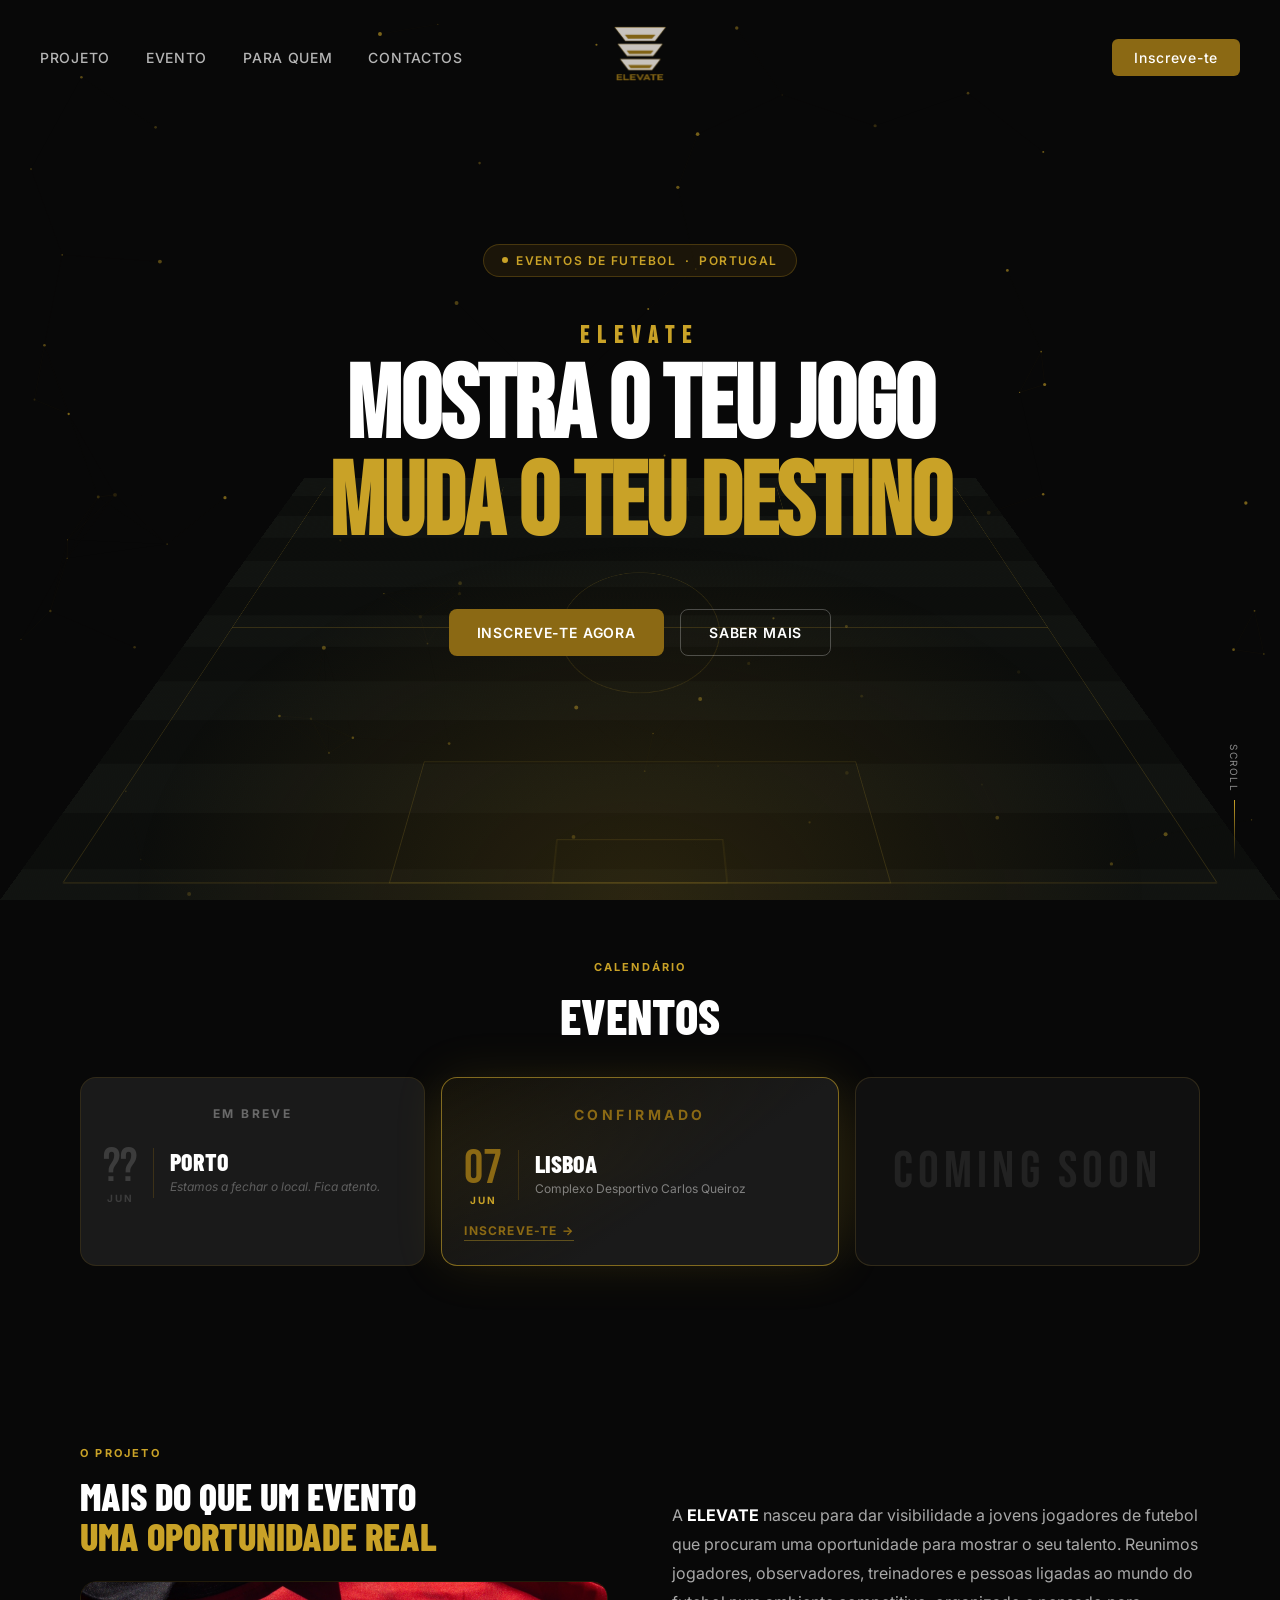
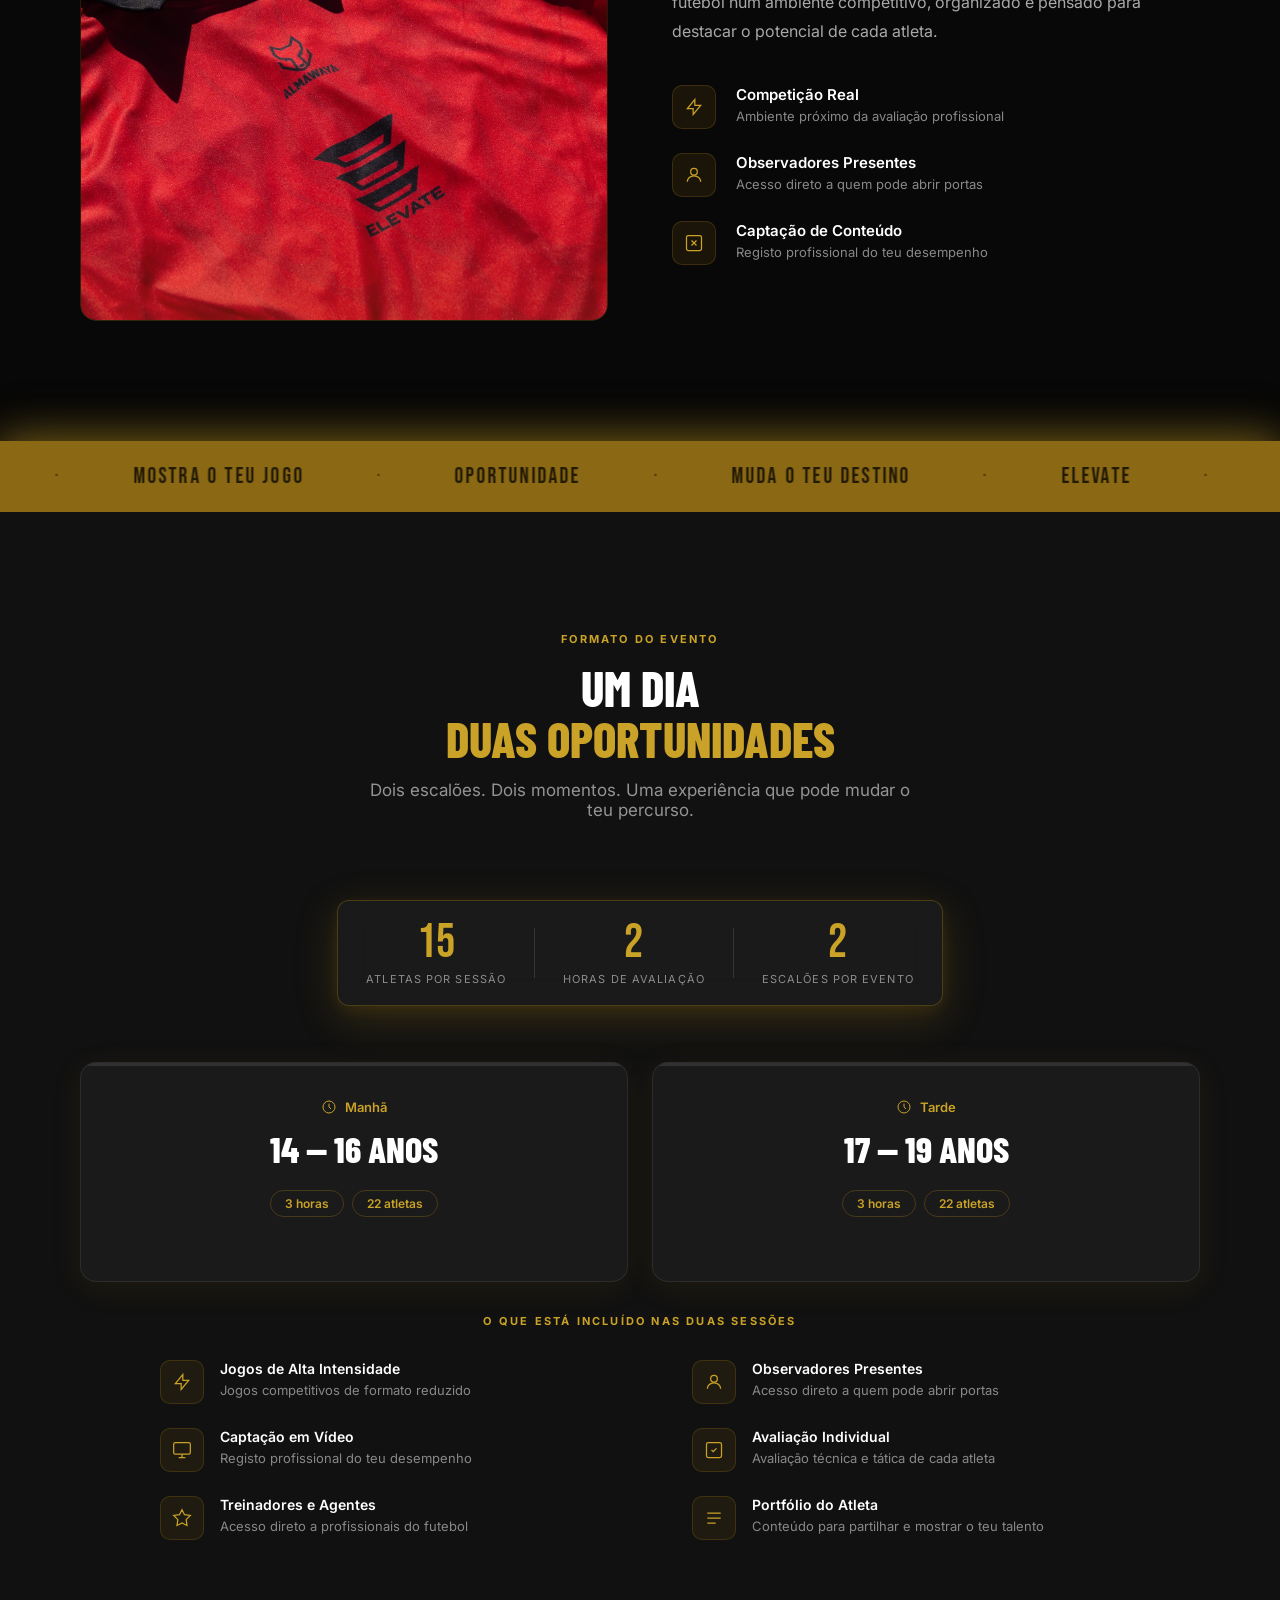
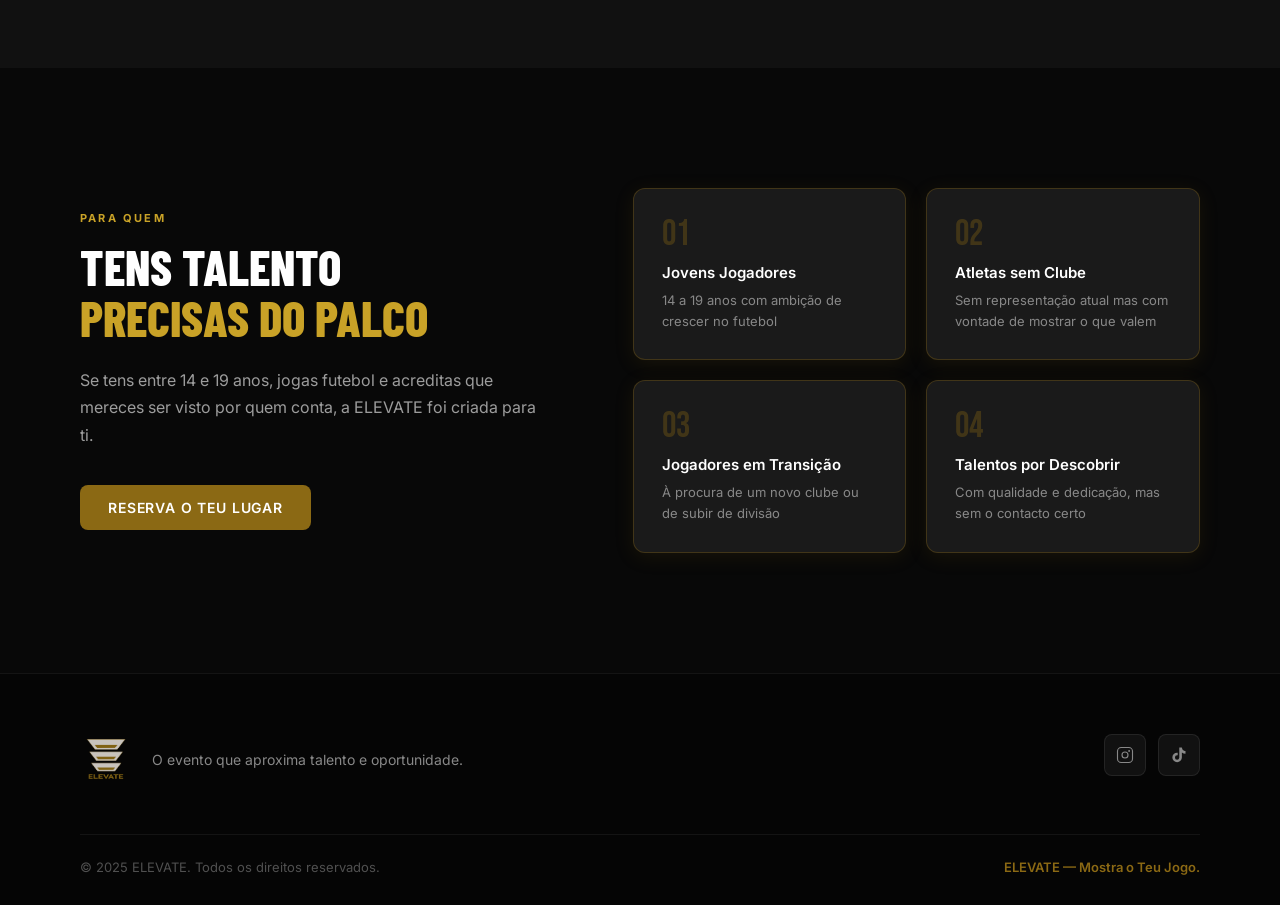
==== index.html @ 9107fc56 "Add files via upload" ====
<!DOCTYPE html>
<html lang="pt">
<head>
  <meta charset="UTF-8" />
  <meta name="viewport" content="width=device-width, initial-scale=1.0" />

  <!-- SEO Principal -->
  <title>ELEVATE — Eventos de Futebol em Portugal | Mostra o Teu Talento</title>
  <meta name="description" content="ELEVATE é o maior evento de futebol para jovens talentos em Portugal. Mostra o teu jogo em Lisboa e Porto perante observadores, treinadores e clubes. Inscreve-te agora." />
  <meta name="keywords" content="eventos de futebol, evento futebol Portugal, futebol jovens talentos, showcase futebol, evento futebol Lisboa, evento futebol Porto, oportunidade futebol, jovens jogadores futebol, ELEVATE Portugal, futebol scouting Portugal" />
  <meta name="author" content="ELEVATE Portugal" />
  <meta name="robots" content="index, follow" />
  <link rel="canonical" href="https://elevateportugal.pt/" />

  <!-- Geo -->
  <meta name="geo.region" content="PT" />
  <meta name="geo.placename" content="Portugal" />

  <!-- Open Graph (Facebook / WhatsApp / LinkedIn) -->
  <meta property="og:type" content="website" />
  <meta property="og:url" content="https://elevateportugal.pt/" />
  <meta property="og:title" content="ELEVATE — Eventos de Futebol em Portugal" />
  <meta property="og:description" content="O evento que aproxima jovens talentos do futebol às oportunidades certas. Lisboa, 7 de Junho. Inscreve-te agora." />
  <meta property="og:image" content="https://elevateportugal.pt/IMG_0097.jpg" />
  <meta property="og:locale" content="pt_PT" />
  <meta property="og:site_name" content="ELEVATE Portugal" />

  <!-- Twitter Card -->
  <meta name="twitter:card" content="summary_large_image" />
  <meta name="twitter:title" content="ELEVATE — Eventos de Futebol em Portugal" />
  <meta name="twitter:description" content="O evento que aproxima jovens talentos do futebol às oportunidades certas. Lisboa, 7 de Junho." />
  <meta name="twitter:image" content="https://elevateportugal.pt/IMG_0097.jpg" />

  <!-- JSON-LD: Organização -->
  <script type="application/ld+json">
  {
    "@context": "https://schema.org",
    "@type": "Organization",
    "name": "ELEVATE Portugal",
    "url": "https://elevateportugal.pt",
    "logo": "https://elevateportugal.pt/logo.png",
    "contactPoint": {
      "@type": "ContactPoint",
      "telephone": "+351915444353",
      "email": "elevateportugal.eventos@gmail.com",
      "contactType": "customer support",
      "areaServed": "PT",
      "availableLanguage": "Portuguese"
    },
    "sameAs": [
      "https://www.instagram.com/elevateportugal.ev/",
      "https://www.tiktok.com/@elevate.portugal.ev"
    ]
  }
  </script>

  <!-- JSON-LD: Evento Lisboa -->
  <script type="application/ld+json">
  {
    "@context": "https://schema.org",
    "@type": "SportsEvent",
    "name": "ELEVATE — Evento de Futebol Lisboa",
    "description": "Evento de futebol para jovens talentos entre os 14 e os 19 anos. Mostra o teu jogo perante observadores, treinadores e clubes profissionais.",
    "startDate": "2025-06-07",
    "eventStatus": "https://schema.org/EventScheduled",
    "eventAttendanceMode": "https://schema.org/OfflineEventAttendanceMode",
    "location": {
      "@type": "Place",
      "name": "Complexo Desportivo Carlos Queiroz",
      "address": {
        "@type": "PostalAddress",
        "addressLocality": "Lisboa",
        "addressCountry": "PT"
      }
    },
    "organizer": {
      "@type": "Organization",
      "name": "ELEVATE Portugal",
      "url": "https://elevateportugal.pt"
    },
    "url": "inscricao.html",
    "image": "https://elevateportugal.pt/IMG_0097.jpg",
    "sport": "Football"
  }
  </script>

  <link rel="preconnect" href="https://fonts.googleapis.com" />
  <link rel="preconnect" href="https://fonts.gstatic.com" crossorigin />
  <link href="https://fonts.googleapis.com/css2?family=Bebas+Neue&family=Inter:wght@300;400;500;600;700&family=Barlow+Condensed:wght@400;600;700;800&display=swap" rel="stylesheet" />
  <link rel="stylesheet" href="style.css?v=2" />
</head>
<body>

  <!-- NAV -->
  <nav class="nav" id="nav">
    <div class="nav__inner">
      <ul class="nav__links nav__links--left">
        <li><a href="#sobre">PROJETO</a></li>
        <li><a href="#evento">EVENTO</a></li>
        <li><a href="#para-quem">PARA QUEM</a></li>
        <li><a href="contactos.html">CONTACTOS</a></li>
      </ul>
      <a href="#" class="nav__logo">
        <img src="logo.png" alt="ELEVATE" />
      </a>
      <ul class="nav__links nav__links--right">
        <li><a href="inscricao.html" class="nav__cta">Inscreve-te</a></li>
      </ul>
      <button class="nav__burger" id="navBurger" aria-label="Menu">
        <span></span><span></span><span></span>
      </button>
    </div>
  </nav>

  <!-- MOBILE MENU -->
  <div class="mobile-menu" id="mobileMenu">
    <ul>
      <li><a href="#sobre" class="mobile-link">PROJETO</a></li>
      <li><a href="#evento" class="mobile-link">EVENTO</a></li>
      <li><a href="#para-quem" class="mobile-link">PARA QUEM</a></li>
      <li><a href="contactos.html" class="mobile-link">CONTACTOS</a></li>
      <li><a href="inscricao.html" class="mobile-link">Inscreve-te</a></li>
    </ul>
  </div>

  <!-- HERO -->
  <section class="hero" id="home">
    <canvas id="heroCanvas"></canvas>

    <!-- CAMPO EM PERSPETIVA -->
    <div class="hero__field">
      <div class="field__surface">
        <div class="field__stripe"></div>
        <div class="field__stripe"></div>
        <div class="field__stripe"></div>
        <div class="field__stripe"></div>
        <div class="field__line field__border"></div>
        <div class="field__line field__halfway"></div>
        <div class="field__circle"></div>
        <div class="field__dot field__center-dot"></div>
        <div class="field__box field__box--top"></div>
        <div class="field__box field__box--bottom"></div>
        <div class="field__goal field__goal--top"></div>
        <div class="field__goal field__goal--bottom"></div>
      </div>
    </div>

    <div class="hero__content">
      <div class="hero__badge reveal-fade">
        <span class="dot"></span> Eventos de Futebol &nbsp;·&nbsp; Portugal
      </div>
      <h1 class="hero__title reveal-up">
        <span class="hero__title-brand">ELEVATE</span>
        <span class="hero__title-line">MOSTRA O TEU JOGO</span>
        <span class="hero__title-line gold">MUDA O TEU DESTINO</span>
      </h1>
      <div class="hero__actions reveal-up delay-3">
        <a href="inscricao.html" class="btn btn--primary">Inscreve-te Agora</a>
        <a href="#sobre" class="btn btn--ghost">Saber Mais</a>
      </div>

      </div>

    <div class="hero__glow"></div>

    <div class="hero__scroll">
      <span>scroll</span>
      <div class="hero__scroll-line"></div>
    </div>
  </section>

  <!-- DATAS -->
  <section class="datas section" id="datas">
    <div class="container">
      <div class="section-header reveal-up">
        <p class="label">Calendário</p>
        <h2 class="section-title"><em>EVENTOS</em></h2>
      </div>

      <div class="datas__grid reveal-up delay-1">

        <!-- EVENTO 2 — SPOILER PORTO (esquerda) -->
        <div class="datas__card datas__card--soon">
          <div class="datas__card-badge datas__card-badge--soon">Em Breve</div>
          <div class="datas__card-top">
            <div class="datas__date datas__date--blur">
              <span class="datas__day">??</span>
              <span class="datas__month">JUN</span>
            </div>
            <div class="datas__divider"></div>
            <div class="datas__info">
              <p class="datas__city">Porto</p>
              <p class="datas__venue datas__venue--spoiler">Estamos a fechar o local. Fica atento.</p>
            </div>
          </div>
        </div>

        <!-- EVENTO 1 — CONFIRMADO (centro) -->
        <div class="datas__card datas__card--active">
          <div class="datas__card-badge">Confirmado</div>
          <div class="datas__card-top">
            <div class="datas__date">
              <span class="datas__day">07</span>
              <span class="datas__month">JUN</span>
            </div>
            <div class="datas__divider"></div>
            <div class="datas__info">
              <p class="datas__city">Lisboa</p>
              <p class="datas__venue">Complexo Desportivo Carlos Queiroz</p>
            </div>
          </div>
          <a href="inscricao.html" class="datas__cta">Inscreve-te →</a>
        </div>

        <!-- EVENTO 3 — MISTÉRIO TOTAL (direita) -->
        <div class="datas__card datas__card--mystery">
          <div class="datas__coming-soon">COMING SOON</div>
        </div>

      </div>
    </div>
  </section>

  <!-- SOBRE -->
  <section class="sobre section" id="sobre">
    <div class="container">
      <div class="sobre__inner">
        <div class="sobre__left">
          <p class="label reveal-fade">O Projeto</p>
          <h2 class="section-title reveal-up">
            Mais do que um evento<br />
            <em>Uma oportunidade real</em>
          </h2>
          <div class="sobre__visual reveal-up delay-2">
            <div class="sobre__kit">
              <img src="IMG_0097.jpg" alt="Equipamento ELEVATE" class="sobre__kit-img" />
              <div class="sobre__kit-glow"></div>
            </div>
          </div>
        </div>
        <div class="sobre__right">
          <p class="sobre__text reveal-up">
            A <strong>ELEVATE</strong> nasceu para dar visibilidade a jovens jogadores de futebol que procuram uma oportunidade para mostrar o seu talento. Reunimos jogadores, observadores, treinadores e pessoas ligadas ao mundo do futebol num ambiente competitivo, organizado e pensado para destacar o potencial de cada atleta.
          </p>
          <div class="pillars reveal-up delay-2">
            <div class="pillar">
              <div class="pillar__icon">
                <svg viewBox="0 0 24 24" fill="none" stroke="currentColor" stroke-width="1.5"><path d="M13 10V3L4 14h7v7l9-11h-7z"/></svg>
              </div>
              <div>
                <h4>Competição Real</h4>
                <p>Ambiente próximo da avaliação profissional</p>
              </div>
            </div>
            <div class="pillar">
              <div class="pillar__icon">
                <svg viewBox="0 0 24 24" fill="none" stroke="currentColor" stroke-width="1.5"><circle cx="12" cy="8" r="4"/><path d="M4 20c0-4 3.6-7 8-7s8 3 8 7"/></svg>
              </div>
              <div>
                <h4>Observadores Presentes</h4>
                <p>Acesso direto a quem pode abrir portas</p>
              </div>
            </div>
            <div class="pillar">
              <div class="pillar__icon">
                <svg viewBox="0 0 24 24" fill="none" stroke="currentColor" stroke-width="1.5"><rect x="3" y="3" width="18" height="18" rx="2"/><path d="M9 9l6 6M15 9l-6 6"/></svg>
              </div>
              <div>
                <h4>Captação de Conteúdo</h4>
                <p>Registo profissional do teu desempenho</p>
              </div>
            </div>
          </div>
        </div>
      </div>
    </div>
  </section>

  <!-- MANIFESTO BAND -->
  <section class="manifesto">
    <div class="manifesto__track" id="marqueeTrack">
      <div class="manifesto__set">
        <span>ELEVATE</span>
        <span class="gold-dot">·</span>
        <span>MOSTRA O TEU JOGO</span>
        <span class="gold-dot">·</span>
        <span>OPORTUNIDADE</span>
        <span class="gold-dot">·</span>
        <span>MUDA O TEU DESTINO</span>
        <span class="gold-dot">·</span>
      </div>
      <div class="manifesto__set">
        <span>ELEVATE</span>
        <span class="gold-dot">·</span>
        <span>MOSTRA O TEU JOGO</span>
        <span class="gold-dot">·</span>
        <span>OPORTUNIDADE</span>
        <span class="gold-dot">·</span>
        <span>MUDA O TEU DESTINO</span>
        <span class="gold-dot">·</span>
      </div>
    </div>
  </section>

  <!-- EVENTO -->
  <section class="evento section" id="evento">
    <div class="container">
      <div class="section-header reveal-up">
        <p class="label">Formato do Evento</p>
        <h2 class="section-title">Um dia<br /><em>Duas oportunidades</em></h2>
        <p class="section-sub">Dois escalões. Dois momentos. Uma experiência que pode mudar o teu percurso.</p>
      </div>

      <div class="hero__stats reveal-fade" style="margin: 0 auto 56px; justify-content: center;">
        <div class="stat">
          <span class="stat__num" data-target="22">0</span>
          <span class="stat__label">Atletas por Sessão</span>
        </div>
        <div class="stat__divider"></div>
        <div class="stat">
          <span class="stat__num" data-target="3">0</span>
          <span class="stat__label">Horas de Avaliação</span>
        </div>
        <div class="stat__divider"></div>
        <div class="stat">
          <span class="stat__num" data-target="2">0</span>
          <span class="stat__label">Escalões por Evento</span>
        </div>
      </div>

      <!-- SESSÕES -->
      <div class="evento__sessions reveal-up">
        <div class="evento__session-card">
          <div class="evento__session-accent"></div>
          <div class="evento__session-time">
            <svg viewBox="0 0 24 24" fill="none" stroke="currentColor" stroke-width="1.5"><circle cx="12" cy="12" r="9"/><path d="M12 7v5l3 3"/></svg>
            <span>Manhã</span>
          </div>
          <div class="evento__session-age">14 — 16 anos</div>
          <div class="evento__duration">
            <span class="duration-pill">3 horas</span>
            <span class="duration-pill">22 atletas</span>
          </div>
        </div>

        <div class="evento__session-card evento__session-card--gold">
          <div class="evento__session-accent gold-accent"></div>
          <div class="evento__session-time gold-time">
            <svg viewBox="0 0 24 24" fill="none" stroke="currentColor" stroke-width="1.5"><circle cx="12" cy="12" r="9"/><path d="M12 7v5l3 3"/></svg>
            <span>Tarde</span>
          </div>
          <div class="evento__session-age">17 — 19 anos</div>
          <div class="evento__duration">
            <span class="duration-pill">3 horas</span>
            <span class="duration-pill">22 atletas</span>
          </div>
        </div>
      </div>

      <!-- BENEFÍCIOS PARTILHADOS -->
      <div class="evento__shared reveal-up">
        <div class="evento__shared-card">
          <p class="evento__shared-label">O que está incluído nas duas sessões</p>
          <div class="evento__pillars">
            <div class="evento__pillar">
              <div class="evento__pillar-icon">
                <svg viewBox="0 0 24 24" fill="none" stroke="currentColor" stroke-width="1.5"><path d="M13 10V3L4 14h7v7l9-11h-7z"/></svg>
              </div>
              <div>
                <h4>Jogos de Alta Intensidade</h4>
                <p>Jogos competitivos de formato reduzido</p>
              </div>
            </div>
            <div class="evento__pillar">
              <div class="evento__pillar-icon">
                <svg viewBox="0 0 24 24" fill="none" stroke="currentColor" stroke-width="1.5"><circle cx="12" cy="8" r="4"/><path d="M4 20c0-4 3.6-7 8-7s8 3 8 7"/></svg>
              </div>
              <div>
                <h4>Observadores Presentes</h4>
                <p>Acesso direto a quem pode abrir portas</p>
              </div>
            </div>
            <div class="evento__pillar">
              <div class="evento__pillar-icon">
                <svg viewBox="0 0 24 24" fill="none" stroke="currentColor" stroke-width="1.5"><rect x="2" y="3" width="20" height="14" rx="2"/><path d="M8 21h8M12 17v4"/></svg>
              </div>
              <div>
                <h4>Captação em Vídeo</h4>
                <p>Registo profissional do teu desempenho</p>
              </div>
            </div>
            <div class="evento__pillar">
              <div class="evento__pillar-icon">
                <svg viewBox="0 0 24 24" fill="none" stroke="currentColor" stroke-width="1.5"><path d="M9 12l2 2 4-4"/><rect x="3" y="3" width="18" height="18" rx="2"/></svg>
              </div>
              <div>
                <h4>Avaliação Individual</h4>
                <p>Avaliação técnica e tática de cada atleta</p>
              </div>
            </div>
            <div class="evento__pillar">
              <div class="evento__pillar-icon">
                <svg viewBox="0 0 24 24" fill="none" stroke="currentColor" stroke-width="1.5"><path d="M12 2l3 6 7 1-5 5 1 7-6-3-6 3 1-7-5-5 7-1z"/></svg>
              </div>
              <div>
                <h4>Treinadores e Agentes</h4>
                <p>Acesso direto a profissionais do futebol</p>
              </div>
            </div>
            <div class="evento__pillar">
              <div class="evento__pillar-icon">
                <svg viewBox="0 0 24 24" fill="none" stroke="currentColor" stroke-width="1.5"><path d="M4 12h16M4 6h16M4 18h10"/></svg>
              </div>
              <div>
                <h4>Portfólio do Atleta</h4>
                <p>Conteúdo para partilhar e mostrar o teu talento</p>
              </div>
            </div>
          </div>
        </div>
      </div>

    </div>
  </section>

  <!-- PARA QUEM -->
  <section class="para-quem section" id="para-quem">
    <div class="container">
      <div class="para-quem__inner">
        <div class="para-quem__left reveal-up">
          <p class="label">Para Quem</p>
          <h2 class="section-title">
            Tens talento<br />
            <em>Precisas do palco</em>
          </h2>
          <p class="para-quem__text">
            Se tens entre 14 e 19 anos, jogas futebol e acreditas que mereces ser visto por quem conta, a ELEVATE foi criada para ti.
          </p>
          <a href="inscricao.html" class="btn btn--primary para-quem__btn--desktop">Reserva o Teu Lugar</a>
        </div>
        <div class="para-quem__right">
          <div class="quem__grid">
            <div class="quem__item reveal-up">
              <div class="quem__num">01</div>
              <h4>Jovens Jogadores</h4>
              <p>14 a 19 anos com ambição de crescer no futebol</p>
            </div>
            <div class="quem__item reveal-up delay-1">
              <div class="quem__num">02</div>
              <h4>Atletas sem Clube</h4>
              <p>Sem representação atual mas com vontade de mostrar o que valem</p>
            </div>
            <div class="quem__item reveal-up delay-2">
              <div class="quem__num">03</div>
              <h4>Jogadores em Transição</h4>
              <p>À procura de um novo clube ou de subir de divisão</p>
            </div>
            <div class="quem__item reveal-up delay-3">
              <div class="quem__num">04</div>
              <h4>Talentos por Descobrir</h4>
              <p>Com qualidade e dedicação, mas sem o contacto certo</p>
            </div>
          </div>
        </div>
      </div>
      <div class="para-quem__cta para-quem__btn--mobile reveal-up">
        <a href="inscricao.html" class="btn btn--primary">Reserva o Teu Lugar</a>
      </div>
    </div>
  </section>

  <!-- FOOTER -->
  <footer class="footer">
    <div class="container">
      <div class="footer__inner">
        <div class="footer__brand">
          <img src="logo.png" alt="ELEVATE" class="footer__logo" />
          <p>O evento que aproxima talento e oportunidade.</p>
        </div>

        <div class="footer__social">
          <a href="https://www.instagram.com/elevateportugal.ev/" target="_blank" aria-label="Instagram" class="social-link">
            <svg viewBox="0 0 24 24" fill="none" stroke="currentColor" stroke-width="1.5"><rect x="2" y="2" width="20" height="20" rx="5"/><circle cx="12" cy="12" r="4"/><circle cx="17.5" cy="6.5" r=".5" fill="currentColor"/></svg>
          </a>
          <a href="https://www.tiktok.com/@elevate.portugal.ev" target="_blank" aria-label="TikTok" class="social-link">
            <svg viewBox="0 0 24 24" fill="currentColor"><path d="M19.59 6.69a4.83 4.83 0 01-3.77-4.25V2h-3.45v13.67a2.89 2.89 0 01-2.88 2.5 2.89 2.89 0 01-2.89-2.89 2.89 2.89 0 012.89-2.89c.28 0 .54.04.79.1V9.01a6.33 6.33 0 00-.79-.05 6.34 6.34 0 00-6.34 6.34 6.34 6.34 0 006.34 6.34 6.34 6.34 0 006.33-6.34V8.69a8.27 8.27 0 004.84 1.56V6.79a4.85 4.85 0 01-1.07-.1z"/></svg>
          </a>
        </div>
      </div>
      <div class="footer__bottom">
        <p>© 2025 ELEVATE. Todos os direitos reservados.</p>
        <p class="footer__tag">ELEVATE — Mostra o Teu Jogo.</p>
      </div>
    </div>
  </footer>

  <script src="script.js?v=2"></script>
</body>
</html>
---- style.css ----
*, *::before, *::after { box-sizing: border-box; margin: 0; padding: 0; }

:root {
  --gold: #8B6914;
  --gold-light: #C9A227;
  --gold-dim: rgba(139,105,20,0.15);
  --dark: #080808;
  --dark2: #111111;
  --dark3: #1a1a1a;
  --white: #ffffff;
  --gray: #888;
  --radius: 12px;
}

html { scroll-behavior: smooth; }

body {
  background: var(--dark);
  color: var(--white);
  font-family: 'Inter', sans-serif;
  overflow-x: hidden;
}

/* CAMPO EM PERSPETIVA */
.hero__field {
  position: absolute; inset: 0; z-index: 1;
  display: flex; align-items: flex-end; justify-content: center;
  overflow: hidden;
  perspective: 700px;
}
.field__surface {
  width: 160%; height: 85%;
  transform: rotateX(58deg) translateY(2%);
  transform-origin: bottom center;
  position: relative;
  background: repeating-linear-gradient(
    180deg,
    rgba(40,48,38,0.28) 0px, rgba(40,48,38,0.28) 60px,
    rgba(30,38,28,0.18) 60px, rgba(30,38,28,0.18) 120px
  );
}
.field__stripe {
  display: none;
}
.field__line {
  position: absolute;
  background: transparent;
  border: 1.5px solid rgba(180,148,40,0.22);
}
.field__border {
  inset: 4%;
  border-radius: 2px;
}
.field__halfway {
  top: 50%; left: 4%; right: 4%; height: 0;
  border-top: 1.5px solid rgba(180,148,40,0.22);
}
.field__circle {
  position: absolute;
  width: 18%; padding-top: 18%;
  top: 50%; left: 50%;
  transform: translate(-50%, -50%);
  border: 1.5px solid rgba(180,148,40,0.22);
  border-radius: 50%;
}
.field__dot {
  position: absolute;
  width: 6px; height: 6px;
  background: rgba(180,148,40,0.35);
  border-radius: 50%;
  top: 50%; left: 50%;
  transform: translate(-50%, -50%);
}
.field__box {
  position: absolute;
  left: 50%; transform: translateX(-50%);
  width: 40%; height: 18%;
  border: 1.5px solid rgba(180,148,40,0.2);
}
.field__box--top { top: 4%; }
.field__box--bottom { bottom: 4%; }
.field__goal {
  position: absolute;
  left: 50%; transform: translateX(-50%);
  width: 14%; height: 6%;
  border: 1.5px solid rgba(180,148,40,0.18);
}
.field__goal--top { top: 4%; }
.field__goal--bottom { bottom: 4%; }

/* NAV */
.nav {
  position: fixed; top: 0; left: 0; right: 0; z-index: 100;
  padding: 20px 40px;
  transition: background 0.4s, padding 0.4s;
}
.nav.scrolled { background: rgba(8,8,8,0.95); backdrop-filter: blur(20px); padding: 14px 40px; border-bottom: 1px solid rgba(139,105,20,0.2); }
.nav__inner { max-width: 1200px; margin: auto; display: grid; grid-template-columns: 1fr auto 1fr; align-items: center; }
.nav__logo { justify-self: center; }
.nav__logo img { height: 70px; }
.nav__links { display: flex; gap: 36px; list-style: none; align-items: center; }
.nav__links--left { justify-self: start; }
.nav__links--right { justify-self: end; }
.nav__links a { color: rgba(255,255,255,0.7); text-decoration: none; font-size: 14px; font-weight: 500; letter-spacing: 0.05em; transition: color 0.2s; }
.nav__links a:hover { color: var(--gold-light); }
.nav__cta { background: var(--gold); color: var(--white) !important; padding: 10px 22px; border-radius: 6px; }
.nav__cta:hover { background: var(--gold-light); color: var(--white) !important; }
.nav__burger { display: none; flex-direction: column; gap: 5px; background: none; border: none; cursor: pointer; padding: 4px; margin-left: auto; }
.nav__burger span { display: block; width: 24px; height: 2px; background: var(--white); transition: 0.3s; }

/* MOBILE MENU */
.mobile-menu { display: none; position: fixed; inset: 0; background: rgba(8,8,8,0.97); backdrop-filter: blur(20px); z-index: 99; flex-direction: column; align-items: center; justify-content: center; }
.mobile-menu.open { display: flex; }
.mobile-menu ul { list-style: none; text-align: center; }
.mobile-menu ul li { margin: 16px 0; }
.mobile-menu a { font-family: 'Barlow Condensed', sans-serif; font-size: 32px; font-weight: 700; text-transform: uppercase; letter-spacing: 0.1em; color: var(--gold-light); text-decoration: none; transition: opacity 0.2s; }
.mobile-menu a:hover { opacity: 0.7; }

/* HERO */
.hero {
  position: relative; min-height: 100vh;
  display: flex; flex-direction: column; align-items: center; justify-content: center;
  overflow: hidden; padding: 120px 20px 80px;
}
#heroCanvas { position: absolute; inset: 0; width: 100%; height: 100%; }
.hero__grid {
  position: absolute; inset: 0;
  background-image: linear-gradient(rgba(139,105,20,0.07) 1px, transparent 1px), linear-gradient(90deg, rgba(139,105,20,0.07) 1px, transparent 1px);
  background-size: 60px 60px;
}
.hero__content { position: relative; z-index: 3; text-align: center; padding: 0 20px; display: flex; flex-direction: column; align-items: center; }
.hero__badge {
  display: inline-flex; align-items: center; gap: 8px;
  background: rgba(139,105,20,0.15); border: 1px solid rgba(139,105,20,0.4);
  padding: 8px 18px; border-radius: 100px;
  font-size: 12px; font-weight: 600; letter-spacing: 0.12em; text-transform: uppercase;
  color: var(--gold-light); margin-bottom: 48px; margin-top: -40px;
}
.dot { width: 6px; height: 6px; background: var(--gold-light); border-radius: 50%; animation: pulse 2s infinite; }
@keyframes pulse { 0%,100%{opacity:1;transform:scale(1)} 50%{opacity:0.5;transform:scale(1.4)} }

.hero__title { font-family: 'Bebas Neue', sans-serif; line-height: 0.92; margin-bottom: 56px; }
.hero__title-brand { display: block; font-size: clamp(16px, 2vw, 24px); letter-spacing: 0.35em; color: var(--gold-light); margin-bottom: 12px; }
.hero__title-line { display: block; font-size: clamp(48px, 8vw, 110px); letter-spacing: -0.01em; line-height: 0.95; }
.hero__title-line.gold { color: var(--gold-light); -webkit-text-stroke: 0px; }
.hero__sub { font-size: clamp(15px, 1.8vw, 18px); color: rgba(255,255,255,0.6); line-height: 1.9; margin-bottom: 44px; }
.hero__sub-gold { color: var(--gold-light); font-weight: 600; }
.hero__sub-dim { color: rgba(255,255,255,0.35); font-size: 0.88em; }
.hero__actions { display: flex; gap: 16px; justify-content: center; flex-wrap: wrap; }

/* BUTTONS */
.btn { display: inline-flex; align-items: center; gap: 8px; padding: 14px 28px; border-radius: 8px; font-size: 14px; font-weight: 600; letter-spacing: 0.06em; text-transform: uppercase; text-decoration: none; cursor: pointer; border: none; transition: all 0.25s; }
.btn--primary { background: var(--gold); color: var(--white); }
.btn--primary:hover { background: var(--gold-light); transform: translateY(-2px); box-shadow: 0 12px 30px rgba(139,105,20,0.4); }
.btn--ghost { background: transparent; color: var(--white); border: 1px solid rgba(255,255,255,0.25); }
.btn--ghost:hover { border-color: var(--gold-light); color: var(--gold-light); }
.btn--large { padding: 18px 36px; font-size: 15px; width: 100%; justify-content: center; }
.btn svg { width: 18px; height: 18px; }

/* STATS (now in Para Quem section) */
.hero__stats {
  display: flex; align-items: center; gap: 28px;
  background: rgba(255,255,255,0.04); backdrop-filter: blur(16px);
  border: 1px solid rgba(139,105,20,0.45); border-radius: 12px;
  padding: 18px 28px; margin-top: 36px;
  width: fit-content;
  box-shadow: 0 12px 40px rgba(139,105,20,0.3), 0 4px 16px rgba(139,105,20,0.15);
}
.stat { text-align: center; }
.stat__num { display: block; font-family: 'Bebas Neue', sans-serif; font-size: 48px; color: var(--gold-light); line-height: 1; }
.stat__label { font-size: 11px; letter-spacing: 0.1em; text-transform: uppercase; color: rgba(255,255,255,0.5); }
.stat__divider { width: 1px; height: 50px; background: rgba(255,255,255,0.12); }

.hero__glow { position: absolute; bottom: 0; left: 50%; transform: translateX(-50%); width: 80%; height: 40%; background: radial-gradient(ellipse at 50% 100%, rgba(139,105,20,0.22) 0%, transparent 70%); pointer-events: none; z-index: 1; }
.hero__scroll { position: absolute; right: 40px; bottom: 40px; display: flex; flex-direction: column; align-items: center; gap: 8px; z-index: 2; pointer-events: none; }
.hero__scroll span { font-size: 10px; letter-spacing: 0.15em; text-transform: uppercase; color: var(--gray); writing-mode: vertical-rl; }
.hero__scroll-line { width: 1px; height: 60px; background: linear-gradient(to bottom, var(--gold-light), transparent); animation: scrollLine 2s infinite; }
@keyframes scrollLine { 0%{opacity:0;transform:scaleY(0);transform-origin:top} 50%{opacity:1;transform:scaleY(1)} 100%{opacity:0;transform:scaleY(1);transform-origin:bottom} }

/* SECTIONS */
.section { padding: 120px 0; }
.container { max-width: 1200px; margin: auto; padding: 0 40px; }
.label { font-size: 11px; font-weight: 700; letter-spacing: 0.2em; text-transform: uppercase; color: var(--gold-light); margin-bottom: 16px; }
.section-title { font-family: 'Barlow Condensed', sans-serif; font-size: clamp(36px, 3.8vw, 56px); font-weight: 800; line-height: 1.05; text-transform: uppercase; }
.section-title em { font-style: normal; color: var(--gold-light); }
.section-sub { color: rgba(255,255,255,0.55); font-size: 17px; margin-top: 16px; max-width: 560px; }
.section-header { text-align: center; margin-bottom: 80px; }
.section-header .section-sub { margin: 16px auto 0; }

/* DATAS */
.datas.section { padding: 60px 0; }
.datas .section-header { margin-bottom: 0; }
.datas .section-title em { color: #fff; }
.datas__grid { display: grid; grid-template-columns: 1fr 1.15fr 1fr; gap: 16px; margin-top: 36px; align-items: stretch; position: relative; }
.datas__grid::before {
  content: ''; position: absolute;
  top: 50%; left: 50%; transform: translate(-50%, -50%);
  width: 80%; height: 120%;
  background: radial-gradient(ellipse at center, rgba(201,162,39,0.12) 0%, transparent 70%);
  pointer-events: none; z-index: 0;
}
.datas__card { z-index: 1; }

.datas__card {
  background: var(--dark3);
  border: 1px solid rgba(139,105,20,0.2);
  border-radius: 16px;
  padding: 24px 22px;
  display: flex; flex-direction: column; gap: 18px;
  justify-content: flex-start;
  position: relative; overflow: hidden;
}
.datas__card--active {
  border-color: rgba(201,162,39,0.6);
  box-shadow: 0 0 50px rgba(201,162,39,0.12);
  background: linear-gradient(145deg, rgba(201,162,39,0.06) 0%, var(--dark3) 60%);
}
.datas__card--active:hover { transform: translateY(-3px); transition: transform 0.2s; }
.datas__card--soon, .datas__card--mystery { opacity: 1; }
.datas__card--mystery { min-height: 160px; }

/* Badge — centrado, mesmo estilo */
.datas__card-badge {
  text-align: center;
  font-size: 14px; font-weight: 700; letter-spacing: 0.25em; text-transform: uppercase;
  color: var(--gold);
  padding: 4px 0;
  width: 100%;
}
.datas__card-badge--soon {
  color: rgba(255,255,255,0.35);
  font-size: 12px; letter-spacing: 0.2em;
}

.datas__card-top { display: flex; align-items: center; gap: 16px; }

.datas__date { display: flex; flex-direction: column; align-items: center; line-height: 1; flex-shrink: 0; }
.datas__day { font-family: 'Bebas Neue', sans-serif; font-size: 48px; color: var(--gold); line-height: 1; }
.datas__month { font-size: 10px; font-weight: 700; letter-spacing: 0.2em; color: var(--gold-light); margin-top: 2px; }
.datas__date--blur .datas__day { color: rgba(255,255,255,0.15); }
.datas__date--blur .datas__month { color: rgba(255,255,255,0.15); }

.datas__divider { width: 1px; height: 50px; background: rgba(139,105,20,0.3); flex-shrink: 0; }

.datas__info { display: flex; flex-direction: column; gap: 5px; }
.datas__city { font-family: 'Barlow Condensed', sans-serif; font-size: 24px; font-weight: 800; text-transform: uppercase; color: #fff; line-height: 1; }
.datas__city--blur { color: rgba(255,255,255,0.12); letter-spacing: 0.1em; }
.datas__venue { font-size: 12px; color: rgba(255,255,255,0.45); line-height: 1.4; }
.datas__venue--spoiler { font-style: italic; color: rgba(255,255,255,0.3); }

.datas__cta {
  display: inline-block; align-self: flex-start;
  font-size: 12px; font-weight: 700; letter-spacing: 0.1em; text-transform: uppercase;
  color: var(--gold); text-decoration: none;
  border-bottom: 1px solid rgba(201,162,39,0.4); padding-bottom: 2px;
  transition: color 0.2s, border-color 0.2s;
}
.datas__cta:hover { color: var(--gold-light); border-color: var(--gold-light); }

/* COMING SOON overlay grande */
.datas__coming-soon {
  position: absolute; inset: 0;
  display: flex; align-items: center; justify-content: center;
  font-family: 'Bebas Neue', sans-serif;
  font-size: clamp(32px, 5vw, 52px);
  letter-spacing: 0.1em;
  color: rgba(255,255,255,0.08);
  background: rgba(10,10,10,0.55);
  backdrop-filter: blur(2px);
  border-radius: 16px;
  pointer-events: none;
}

@media (max-width: 900px) {
  .datas__grid { grid-template-columns: 1fr; gap: 14px; }
  .datas__card { order: 0; }
  .datas__card--active { order: -1; }
  .datas__coming-soon { font-size: 36px; }
}

/* SOBRE */
.sobre__inner { display: grid; grid-template-columns: 1fr 1fr; gap: 64px; align-items: center; }
.sobre__left .section-title { font-size: clamp(28px, 3vw, 42px); margin-bottom: 24px; }
.sobre__kit { position: relative; border-radius: 16px; overflow: hidden; height: 340px; }
.sobre__kit-img { width: 100%; height: 100%; object-fit: cover; object-position: center center; border-radius: 16px; display: block; border: 1px solid rgba(139,105,20,0.2); }
.sobre__kit-glow { position: absolute; bottom: 0; left: 0; right: 0; height: 40%; background: linear-gradient(to top, rgba(139,105,20,0.15), transparent); pointer-events: none; border-radius: 0 0 16px 16px; }
.sobre__text { color: rgba(255,255,255,0.65); font-size: 16px; line-height: 1.8; margin-bottom: 24px; }
.sobre__text strong { color: var(--white); }

.pillars { display: flex; flex-direction: column; gap: 24px; margin-top: 40px; }
.pillar { display: flex; gap: 20px; align-items: flex-start; }
.pillar__icon { width: 44px; height: 44px; background: var(--gold-dim); border: 1px solid rgba(139,105,20,0.3); border-radius: 10px; display: flex; align-items: center; justify-content: center; flex-shrink: 0; color: var(--gold-light); }
.pillar__icon svg { width: 20px; height: 20px; }
.pillar h4 { font-size: 15px; font-weight: 600; margin-bottom: 4px; }
.pillar p { font-size: 13px; color: var(--gray); }

/* EVENTO */
.evento { background: var(--dark2); }
.evento__cards { display: grid; grid-template-columns: 1fr 1fr; gap: 24px; align-items: start; }
.evento__card {
  background: var(--dark3); border: 1px solid rgba(255,255,255,0.08);
  border-radius: 16px; padding: 40px; position: relative; overflow: hidden;
  transition: border-color 0.4s, transform 0.4s, box-shadow 0.4s;
  animation: cardFloat 5s ease-in-out infinite;
  box-shadow: 0 0 0 rgba(139,105,20,0);
}
.evento__card:nth-child(2) { animation-delay: -2.5s; }
.evento__card:hover { transform: translateY(-8px); }
/* brilho deslizante interno */
.evento__card::before {
  content: ''; position: absolute; top: -60%; left: -60%;
  width: 60%; height: 200%;
  background: linear-gradient(105deg, transparent 40%, rgba(201,162,39,0.07) 50%, transparent 60%);
  animation: cardShine 4s ease-in-out infinite;
  pointer-events: none;
}
.evento__card:nth-child(2)::before { animation-delay: -2s; }
@keyframes cardFloat {
  0%, 100% { transform: translateY(0); }
  50% { transform: translateY(-6px); }
}
@keyframes cardShine {
  0% { left: -60%; opacity: 0; }
  20% { opacity: 1; }
  60% { left: 120%; opacity: 1; }
  61%, 100% { opacity: 0; left: 120%; }
}
.evento__card-accent { position: absolute; top: 0; left: 0; right: 0; height: 3px; background: rgba(255,255,255,0.1); }
.gold-accent { background: linear-gradient(90deg, var(--gold), var(--gold-light)); }
.evento__card-top { display: flex; align-items: center; justify-content: space-between; margin-bottom: 24px; }
.evento__time { display: flex; align-items: center; gap: 8px; font-size: 13px; color: var(--gray); }
.evento__time svg { width: 16px; height: 16px; }
.evento__tag { font-size: 12px; font-weight: 700; letter-spacing: 0.1em; padding: 6px 14px; background: rgba(255,255,255,0.06); border-radius: 100px; }
.gold-tag { background: rgba(139,105,20,0.2); color: var(--gold-light); }
.evento__card-title { font-family: 'Barlow Condensed', sans-serif; font-size: 28px; font-weight: 800; text-transform: uppercase; margin-bottom: 20px; }
.evento__duration { display: flex; gap: 8px; margin-bottom: 28px; justify-content: center; }
.duration-pill { font-size: 12px; font-weight: 600; padding: 5px 14px; border: 1px solid rgba(139,105,20,0.4); border-radius: 100px; color: var(--gold-light); }
.evento__list { list-style: none; display: flex; flex-direction: column; gap: 16px; }
.evento__list li { display: flex; align-items: flex-start; gap: 12px; font-size: 14px; color: rgba(255,255,255,0.7); line-height: 1.5; }
.evento__list-icon { width: 6px; height: 6px; background: var(--gold-light); border-radius: 50%; flex-shrink: 0; margin-top: 6px; }

.evento__divider { display: flex; flex-direction: column; align-items: center; gap: 12px; }
.divider__line { width: 1px; height: 80px; background: rgba(255,255,255,0.1); }
.divider__badge { width: 44px; height: 44px; background: var(--gold-dim); border: 1px solid rgba(139,105,20,0.4); border-radius: 50%; display: flex; align-items: center; justify-content: center; font-size: 11px; font-weight: 700; letter-spacing: 0.05em; color: var(--gold-light); }

/* SESSÕES */
.evento__sessions { display: grid; grid-template-columns: 1fr 1fr; gap: 24px; margin-bottom: 24px; }
.evento__session-card { background: var(--dark3); border: 1px solid rgba(255,255,255,0.08); border-radius: 16px; padding: 36px; position: relative; overflow: hidden; box-shadow: 0 6px 30px rgba(139,105,20,0.12); animation: cardFloat 5s ease-in-out infinite; text-align: center; }
.evento__session-card--gold { animation-delay: -2.5s; }
.evento__session-card:hover { }
.evento__session-accent { position: absolute; top: 0; left: 0; right: 0; height: 3px; background: rgba(255,255,255,0.1); }
.evento__session-time { display: flex; align-items: center; justify-content: center; gap: 8px; font-size: 13px; color: var(--gold-light); margin-bottom: 12px; font-weight: 600; }
.evento__session-time svg { width: 16px; height: 16px; }
.gold-time { color: var(--gold-light); }
.evento__session-age { font-family: 'Barlow Condensed', sans-serif; font-size: 36px; font-weight: 800; text-transform: uppercase; margin-bottom: 20px; color: #fff; }

/* BENEFÍCIOS PARTILHADOS */
.evento__shared { padding: 8px 0; }
.evento__shared-card { background: none; border: none; padding: 0; }
.evento__shared-label { font-size: 11px; font-weight: 700; letter-spacing: 0.2em; text-transform: uppercase; color: var(--gold-light); margin-bottom: 32px; text-align: center; }
.evento__pillars { display: grid; grid-template-columns: 1fr 1fr; gap: 24px; padding-left: 80px; }
.evento__pillar { display: flex; flex-direction: row; align-items: flex-start; gap: 16px; text-align: left; }
.evento__pillar-icon { width: 44px; height: 44px; background: rgba(139,105,20,0.12); border: 1px solid rgba(139,105,20,0.3); border-radius: 10px; display: flex; align-items: center; justify-content: center; color: var(--gold-light); flex-shrink: 0; }
.evento__pillar-icon svg { width: 20px; height: 20px; }
.evento__pillar h4 { font-size: 14px; font-weight: 600; margin-bottom: 4px; color: #fff; }
.evento__pillar p { font-size: 13px; color: var(--gray); line-height: 1.5; }

.evento__note {
  display: flex; align-items: center; gap: 12px; margin-top: 40px;
  background: rgba(139,105,20,0.08); border: 1px solid rgba(139,105,20,0.2);
  border-radius: 10px; padding: 16px 24px;
  font-size: 14px; color: rgba(255,255,255,0.6);
}
.evento__note svg { width: 18px; height: 18px; color: var(--gold-light); flex-shrink: 0; }

/* PARA QUEM */
.para-quem__inner { display: grid; grid-template-columns: 1fr 1.2fr; gap: 80px; align-items: center; }
.para-quem__left .section-title { margin-bottom: 24px; }
.para-quem__text { color: rgba(255,255,255,0.6); font-size: 16px; line-height: 1.7; margin-bottom: 36px; }
.para-quem__cta { margin-top: 48px; text-align: center; }
.para-quem__btn--mobile { display: none; }
.quem__grid { display: grid; grid-template-columns: 1fr 1fr; gap: 20px; }
.quem__item { background: var(--dark3); border: 1px solid rgba(139,105,20,0.35); border-radius: 12px; padding: 28px; box-shadow: 0 4px 20px rgba(139,105,20,0.12); }
.quem__num { font-family: 'Bebas Neue', sans-serif; font-size: 36px; color: rgba(139,105,20,0.35); line-height: 1; margin-bottom: 10px; }
.quem__item h4 { font-size: 15px; font-weight: 600; margin-bottom: 8px; }
.quem__item p { font-size: 13px; color: var(--gray); line-height: 1.6; }

/* MANIFESTO */
.manifesto { background: var(--gold); padding: 22px 0; overflow: hidden; box-shadow: 0 0 40px rgba(201,162,39,0.5), 0 4px 60px rgba(139,105,20,0.4); }
.manifesto__track { display: flex; gap: 72px; width: max-content; align-items: center; white-space: nowrap; will-change: transform; }
.manifesto__set { display: flex; gap: 72px; flex-shrink: 0; }
.manifesto__set span { font-family: 'Bebas Neue', sans-serif; font-size: 22px; letter-spacing: 0.1em; color: rgba(0,0,0,0.75); }
.gold-dot { color: rgba(0,0,0,0.4) !important; }

/* INSCRIÇÃO */
.inscricao { position: relative; overflow: hidden; }
.inscricao__deco { position: absolute; bottom: -200px; right: -200px; width: 600px; height: 600px; background: radial-gradient(circle, rgba(139,105,20,0.12), transparent 60%); pointer-events: none; }
.inscricao__inner { max-width: 760px; margin: auto; text-align: center; }
.inscricao__inner .section-title { margin: 16px 0 12px; }
.inscricao__sub { color: rgba(255,255,255,0.55); font-size: 16px; margin-bottom: 48px; }

.inscricao__form-wrap { position: relative; }
.inscricao__form { background: var(--dark3); border: 1px solid rgba(255,255,255,0.08); border-radius: 16px; padding: 40px; text-align: left; }
.form-row { display: grid; grid-template-columns: 1fr 1fr; gap: 20px; margin-bottom: 20px; }
.form-group { display: flex; flex-direction: column; gap: 8px; }
.form-group.full { margin-bottom: 28px; }
.form-group label { font-size: 12px; font-weight: 600; letter-spacing: 0.08em; text-transform: uppercase; color: rgba(255,255,255,0.5); }
.form-group input, .form-group select {
  background: rgba(255,255,255,0.04); border: 1px solid rgba(255,255,255,0.1);
  border-radius: 8px; padding: 14px 16px; color: var(--white); font-size: 15px; font-family: inherit;
  transition: border-color 0.2s;
}
.form-group input:focus, .form-group select:focus { outline: none; border-color: var(--gold-light); }
.form-group input::placeholder { color: rgba(255,255,255,0.25); }
.form-group select option { background: var(--dark3); }

.form-success { display: none; text-align: center; padding: 60px 40px; }
.form-success.show { display: block; }
.inscricao__form.hide { display: none; }
.success-icon { width: 72px; height: 72px; background: rgba(139,105,20,0.2); border: 1px solid var(--gold); border-radius: 50%; display: flex; align-items: center; justify-content: center; margin: 0 auto 24px; }
.success-icon svg { width: 32px; height: 32px; color: var(--gold-light); }
.form-success h3 { font-family: 'Barlow Condensed', sans-serif; font-size: 32px; font-weight: 800; text-transform: uppercase; margin-bottom: 12px; }
.form-success p { color: var(--gray); }

/* FOOTER */
.footer { background: #050505; border-top: 1px solid rgba(255,255,255,0.06); padding: 60px 0 30px; }
.footer__inner { display: flex; justify-content: space-between; align-items: flex-start; gap: 40px; margin-bottom: 48px; flex-wrap: wrap; }
.footer__brand { display: flex; align-items: center; gap: 20px; }
.footer__logo { height: 52px; }
.footer__brand p { font-size: 14px; color: var(--gray); line-height: 1.7; }
.footer__links { display: flex; flex-direction: column; gap: 12px; }
.footer__links a { color: rgba(255,255,255,0.5); text-decoration: none; font-size: 14px; transition: color 0.2s; }
.footer__links a:hover { color: var(--gold-light); }
.footer__social { display: flex; gap: 12px; }
.social-link { width: 42px; height: 42px; background: rgba(255,255,255,0.05); border: 1px solid rgba(255,255,255,0.08); border-radius: 8px; display: flex; align-items: center; justify-content: center; color: rgba(255,255,255,0.5); transition: all 0.2s; }
.social-link svg { width: 18px; height: 18px; }
.social-link:hover { border-color: var(--gold-light); color: var(--gold-light); }
.footer__bottom { display: flex; justify-content: space-between; padding-top: 24px; border-top: 1px solid rgba(255,255,255,0.06); font-size: 13px; color: rgba(255,255,255,0.3); }
.footer__tag { color: var(--gold); font-weight: 600; }

/* ANIMATIONS */
.reveal-up, .reveal-fade, .reveal-left, .reveal-right { opacity: 0; transition: opacity 0.8s ease, transform 0.8s ease; }
.reveal-up { transform: translateY(40px); }
.reveal-left { transform: translateX(-40px); }
.reveal-right { transform: translateX(40px); }
.reveal-up.visible, .reveal-fade.visible, .reveal-left.visible, .reveal-right.visible { opacity: 1; transform: none; }
.delay-1 { transition-delay: 0.15s; }
.delay-2 { transition-delay: 0.3s; }
.delay-3 { transition-delay: 0.45s; }
.delay-4 { transition-delay: 0.6s; }

/* RESPONSIVE */
@media (max-width: 768px) {
  .hero { height: 100svh; min-height: unset; padding: 80px 20px; justify-content: center; }
  .hero__badge { font-size: 10px; padding: 7px 14px; white-space: nowrap; margin-bottom: 28px; margin-top: 0; }
  .hero__title { margin-bottom: 40px; }
  .hero__actions { flex-direction: column; width: 100%; }
  .hero__actions .btn { width: 100%; justify-content: center; }
  .hero__field { display: none; }
  .hero__scroll { display: none; }
}

@media (max-width: 900px) {
  .nav__inner { display: flex; justify-content: space-between; align-items: center; }
  .nav__links { display: none; }
  .nav__burger { display: flex; margin-left: 0; }
  .sobre__inner, .para-quem__inner { grid-template-columns: 1fr; gap: 48px; }
  .section-title { font-size: clamp(28px, 8vw, 40px); }
  .sobre__left .section-title, .para-quem__left .section-title { font-size: clamp(24px, 6.5vw, 32px); }
  .evento__cards { grid-template-columns: 1fr; }
  .evento__sessions { grid-template-columns: 1fr 1fr; gap: 10px; }
  .evento__session-card { padding: 18px 14px; }
  .evento__session-age { font-size: 22px; margin-bottom: 12px; }
  .evento__session-time { font-size: 11px; }
  .evento__duration { flex-direction: column; gap: 6px; }
  .duration-pill { font-size: 11px; padding: 4px 10px; white-space: nowrap; width: fit-content; }
  .evento__shared { padding: 0; }
  .evento__shared-label { text-align: center; margin-bottom: 24px; }
  .evento__pillars { grid-template-columns: 1fr 1fr; gap: 20px; padding-left: 0; }
  .evento__pillar { gap: 10px; }
  .evento__pillar-icon { width: 36px; height: 36px; flex-shrink: 0; }
  .evento__pillar h4 { font-size: 12px; }
  .evento__pillar p { font-size: 11px; }
  .evento__divider { flex-direction: row; }
  .divider__line { width: 80px; height: 1px; }
  .hero__stats { gap: 20px; padding: 16px 24px; bottom: 20px; }
  .stat__num { font-size: 36px; }
  .form-row { grid-template-columns: 1fr; }
  .footer__inner { flex-direction: column; align-items: center; text-align: center; }
  .footer__brand { flex-direction: column; align-items: center; text-align: center; order: 2; }
  .footer__social { justify-content: center; order: 1; }
  .footer__bottom { flex-direction: column; gap: 8px; text-align: center; align-items: center; }
}
@media (max-width: 600px) {
  .container { padding: 0 20px; }
  .nav { padding: 16px 20px; }
  .nav.scrolled { padding: 12px 20px; }
  .nav__logo img { height: 48px; }
  .section { padding: 80px 0; }
  .hero { padding: 80px 20px 40px; height: 100svh; min-height: unset; }
  .hero__badge { font-size: 10px; padding: 7px 14px; white-space: nowrap; margin-bottom: 24px; margin-top: -10px; }
  .hero__title { margin-bottom: 36px; }
  .hero__title-line { font-size: clamp(36px, 11vw, 48px); }
  .hero__stats { gap: 16px; padding: 14px 20px; }
  .stat__num { font-size: 28px; }
  .stat__label { font-size: 9px; }
  .stat__divider { height: 32px; }
  .hero__scroll { display: none; }
  .quem__grid { grid-template-columns: 1fr 1fr; }
  .para-quem__btn--desktop { display: none; }
  .para-quem__btn--mobile { display: block; }
  .inscricao__form { padding: 24px; }
}
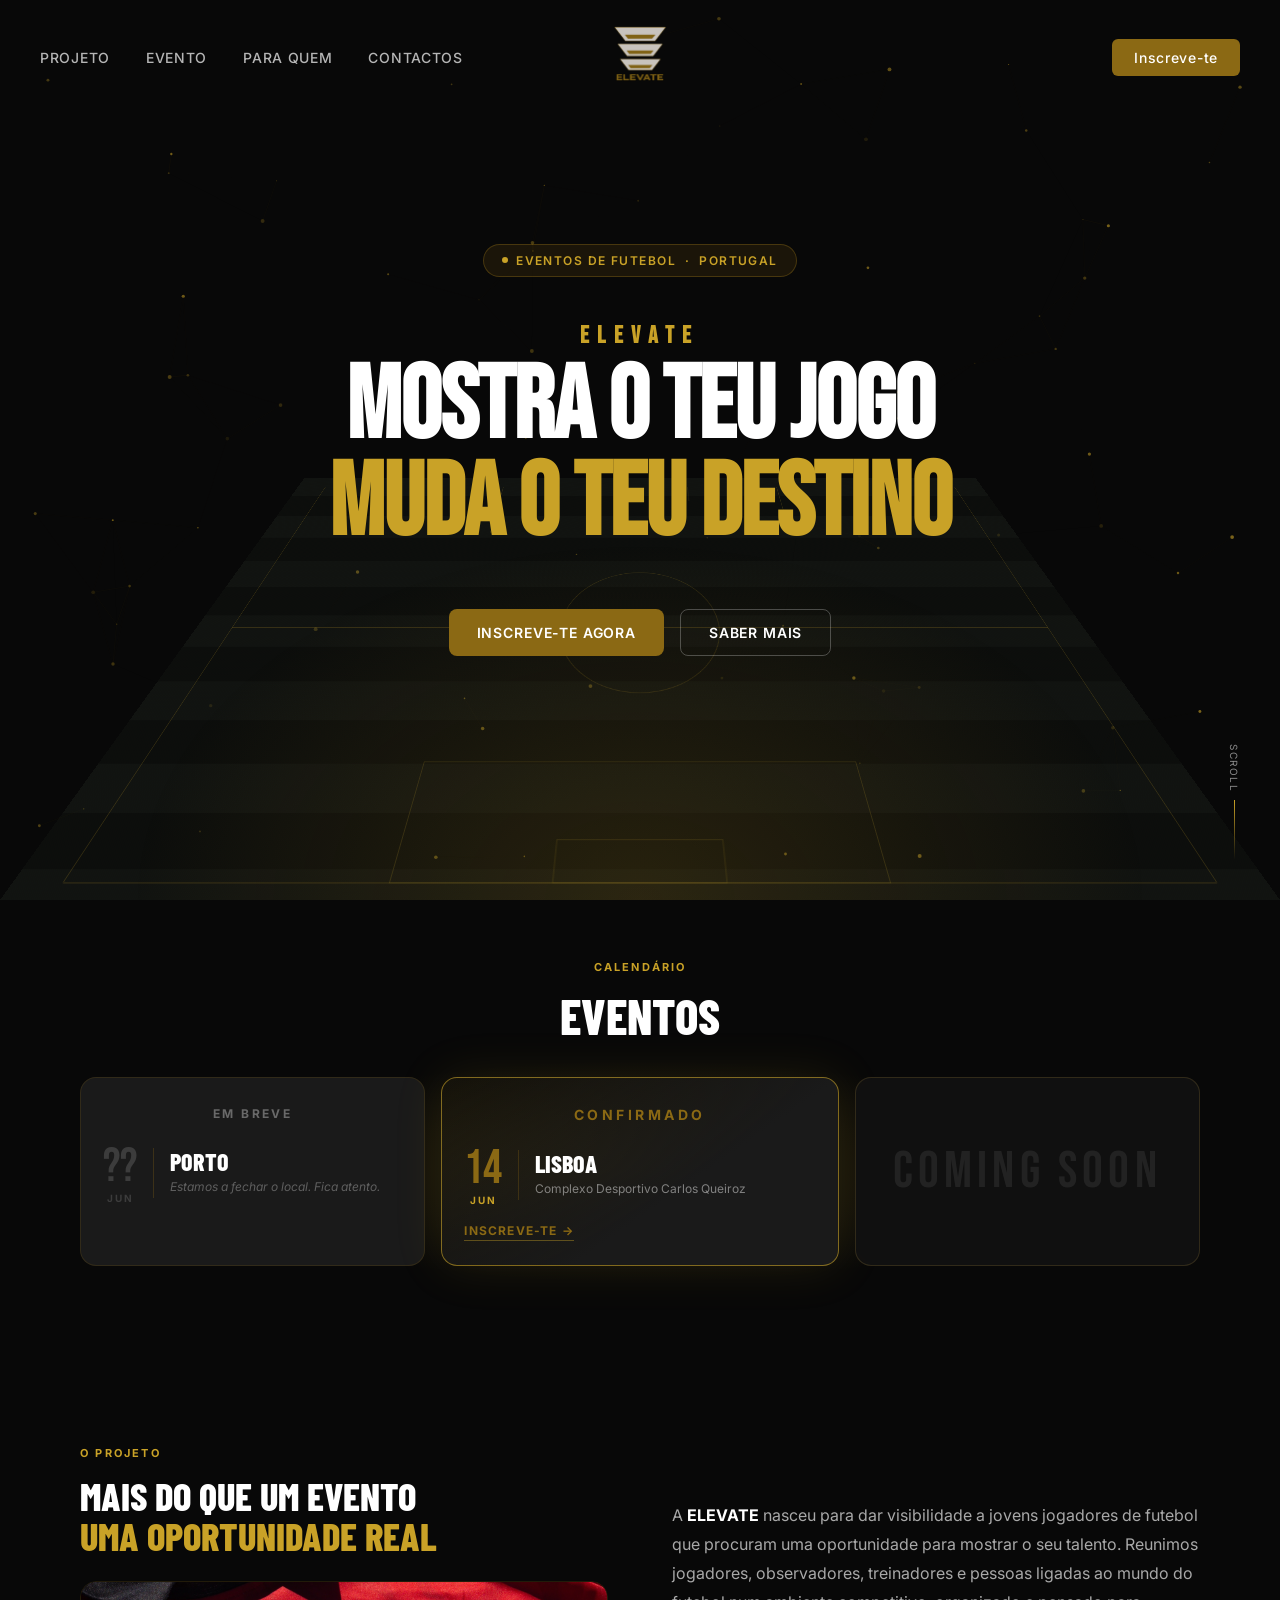
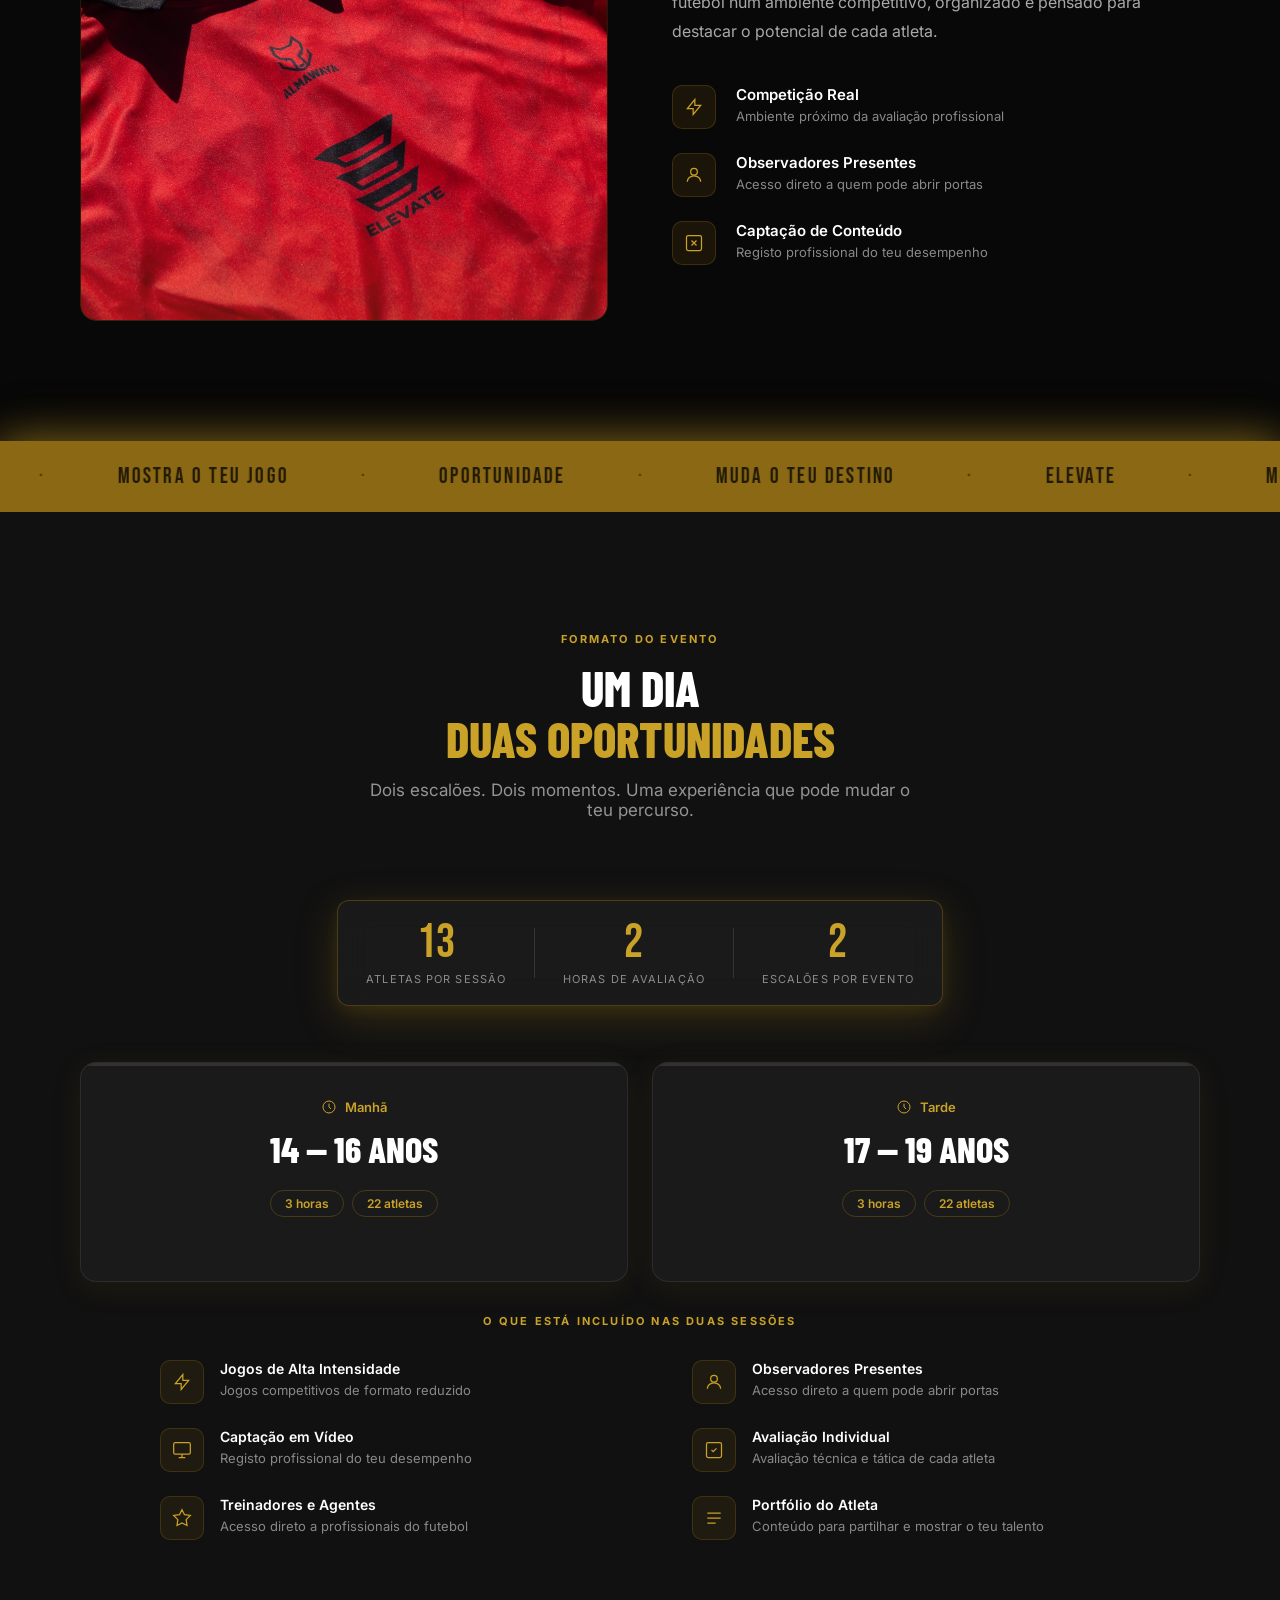
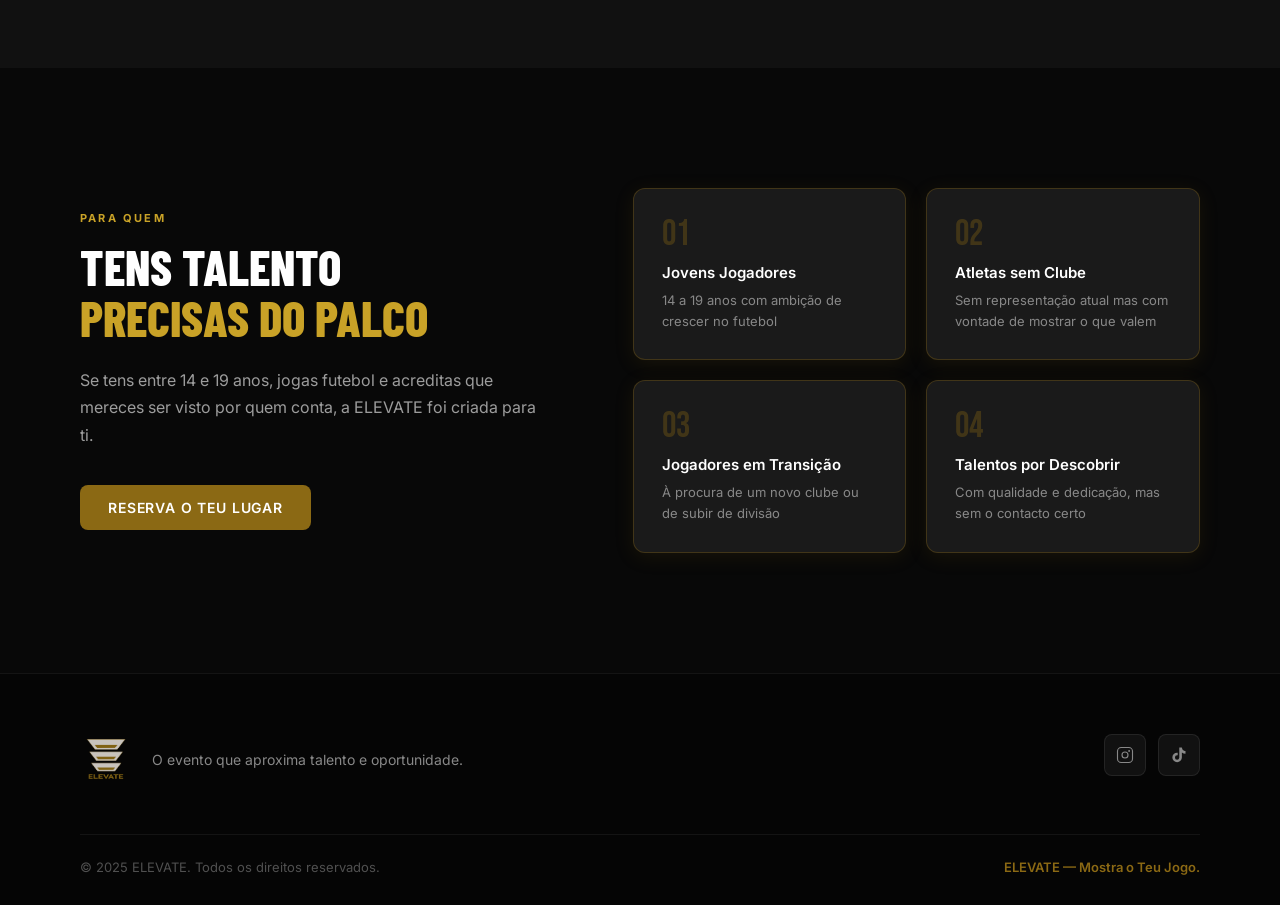
==== commit 44185144: "Add files via upload" ====
--- a/index.html
+++ b/index.html
@@ -20,7 +20,7 @@
   <meta property="og:type" content="website" />
   <meta property="og:url" content="https://elevateportugal.pt/" />
   <meta property="og:title" content="ELEVATE — Eventos de Futebol em Portugal" />
-  <meta property="og:description" content="O evento que aproxima jovens talentos do futebol às oportunidades certas. Lisboa, 7 de Junho. Inscreve-te agora." />
+  <meta property="og:description" content="O evento que aproxima jovens talentos do futebol às oportunidades certas. Lisboa, 14 de Junho. Inscreve-te agora." />
   <meta property="og:image" content="https://elevateportugal.pt/IMG_0097.jpg" />
   <meta property="og:locale" content="pt_PT" />
   <meta property="og:site_name" content="ELEVATE Portugal" />
@@ -28,7 +28,7 @@
   <!-- Twitter Card -->
   <meta name="twitter:card" content="summary_large_image" />
   <meta name="twitter:title" content="ELEVATE — Eventos de Futebol em Portugal" />
-  <meta name="twitter:description" content="O evento que aproxima jovens talentos do futebol às oportunidades certas. Lisboa, 7 de Junho." />
+  <meta name="twitter:description" content="O evento que aproxima jovens talentos do futebol às oportunidades certas. Lisboa, 14 de Junho." />
   <meta name="twitter:image" content="https://elevateportugal.pt/IMG_0097.jpg" />
 
   <!-- JSON-LD: Organização -->
@@ -200,7 +200,7 @@
           <div class="datas__card-badge">Confirmado</div>
           <div class="datas__card-top">
             <div class="datas__date">
-              <span class="datas__day">07</span>
+              <span class="datas__day">14</span>
               <span class="datas__month">JUN</span>
             </div>
             <div class="datas__divider"></div>
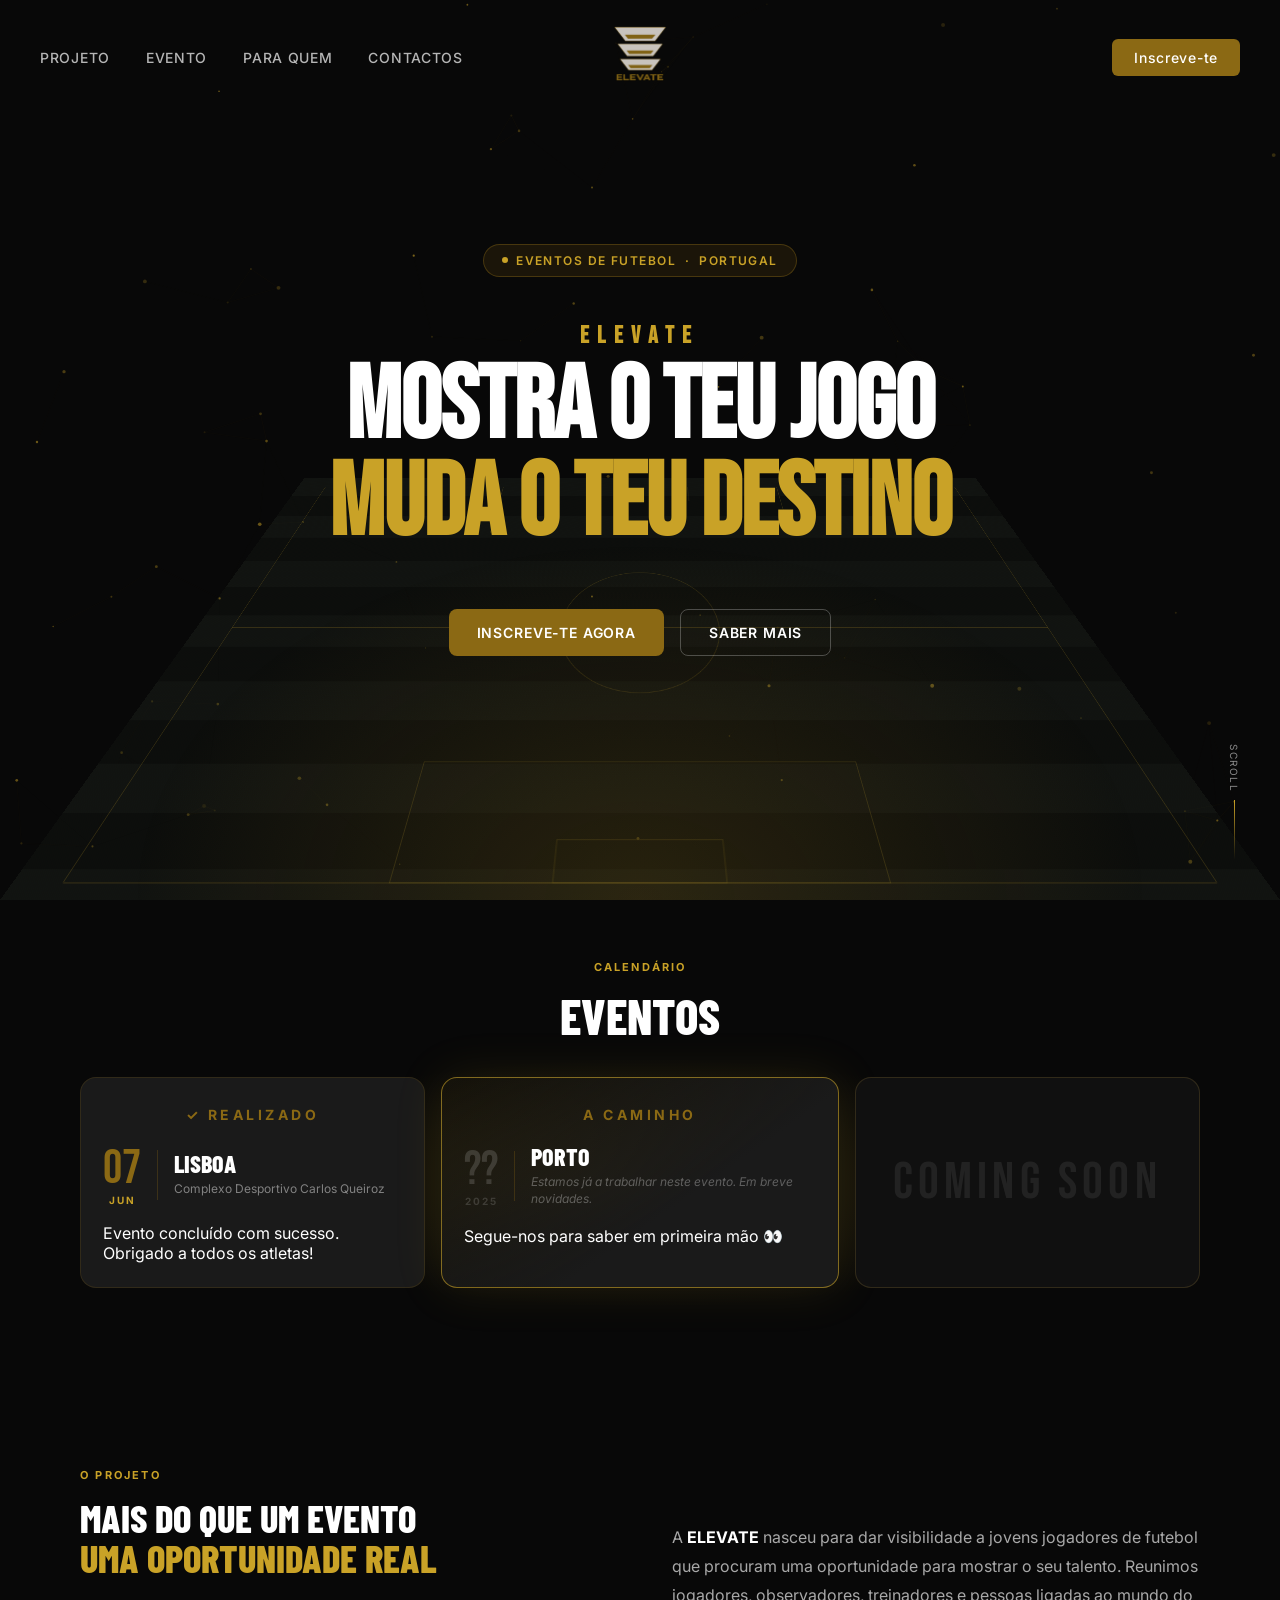
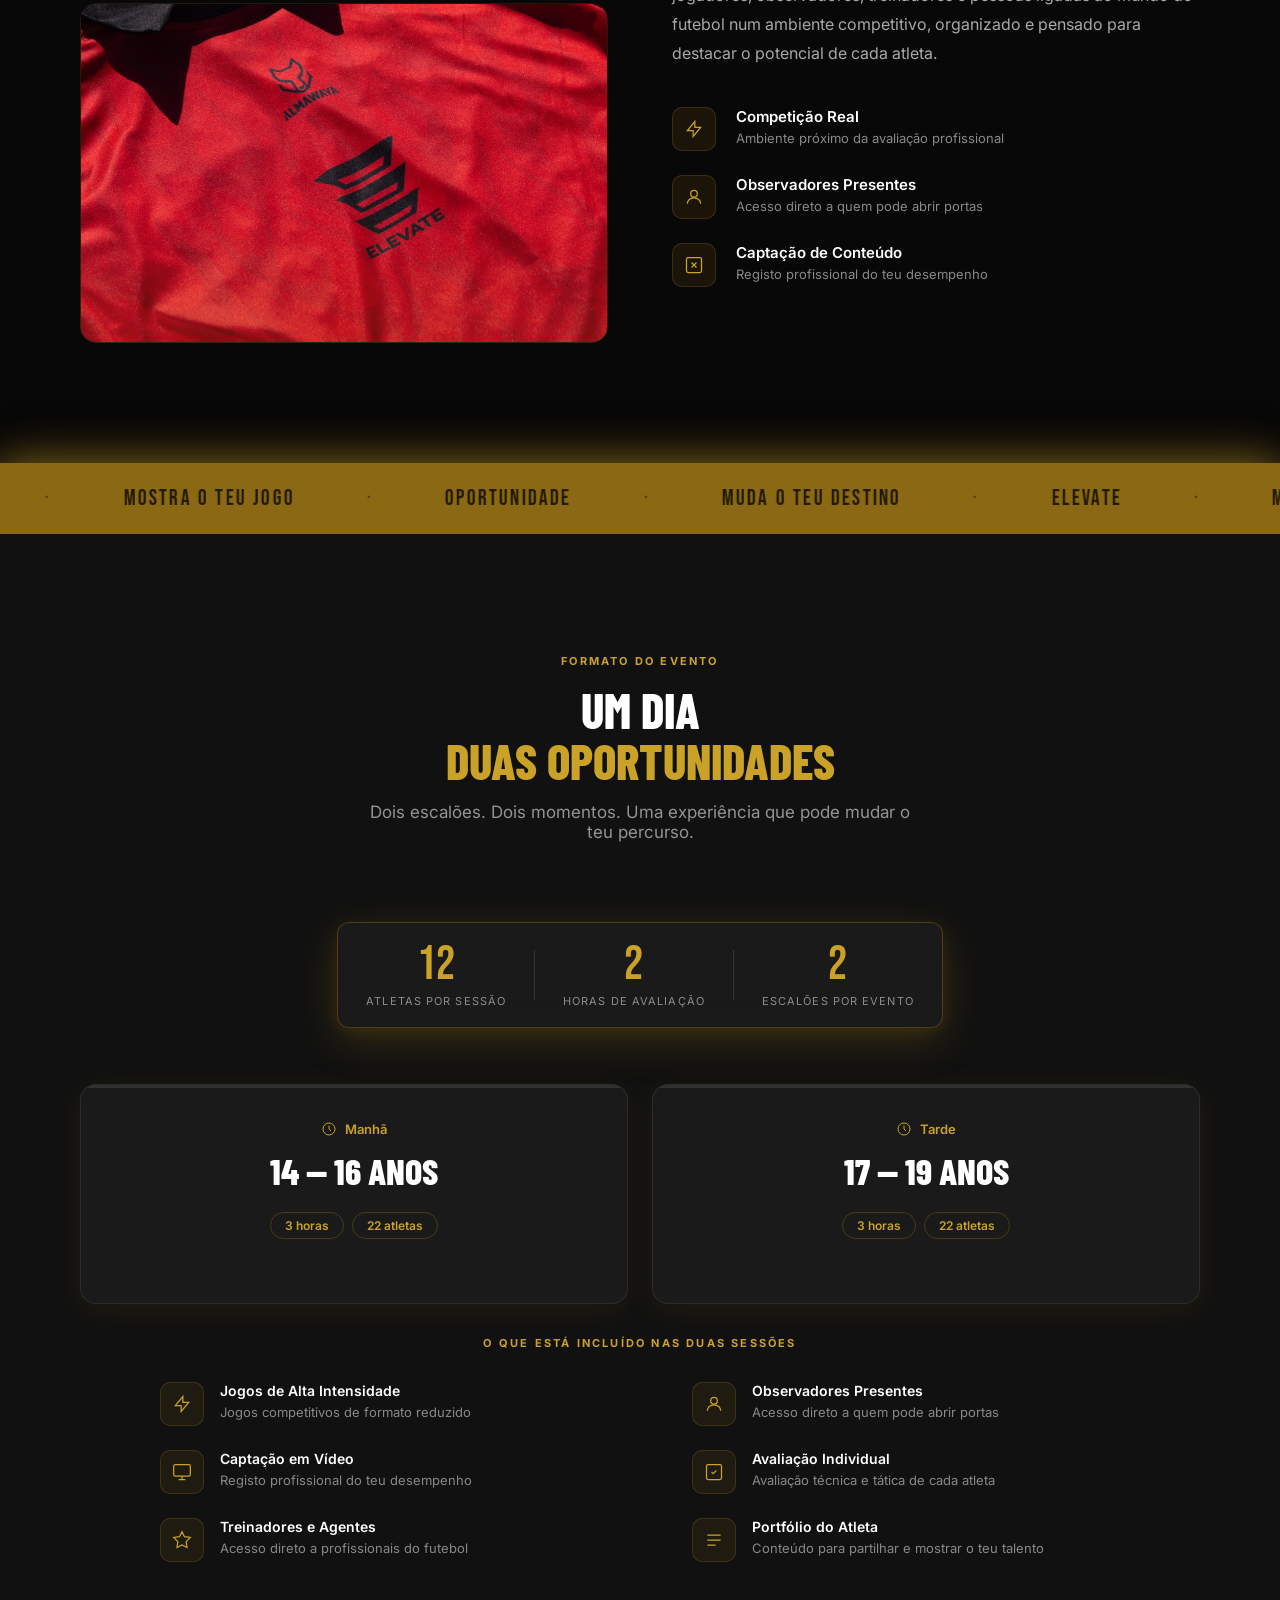
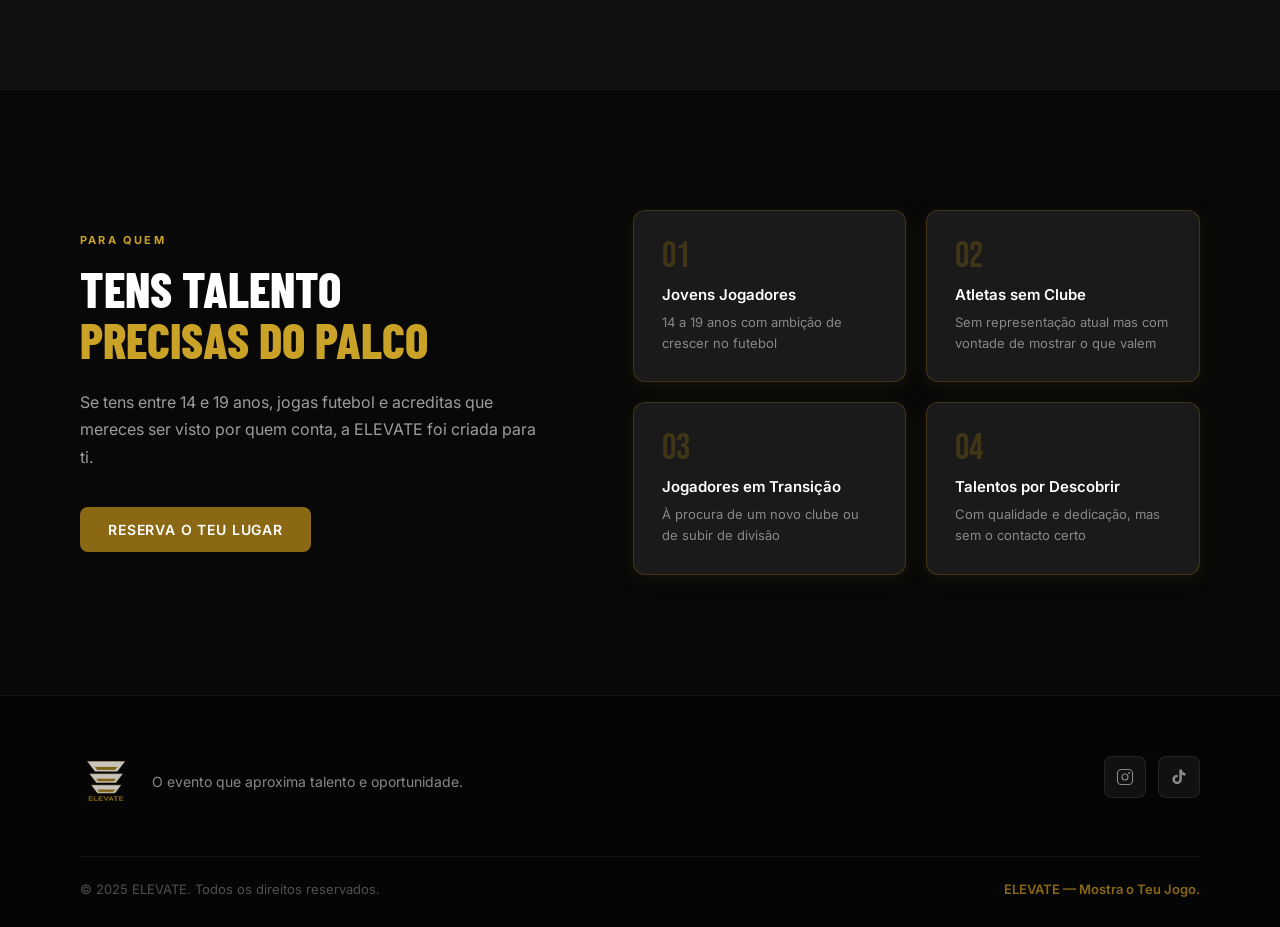
==== commit 5a0102e1: "Add files via upload" ====
--- a/index.html
+++ b/index.html
@@ -179,28 +179,12 @@
 
       <div class="datas__grid reveal-up delay-1">
 
-        <!-- EVENTO 2 — SPOILER PORTO (esquerda) -->
-        <div class="datas__card datas__card--soon">
-          <div class="datas__card-badge datas__card-badge--soon">Em Breve</div>
+        <!-- EVENTO 1 — LISBOA CONCLUÍDO (esquerda) -->
+        <div class="datas__card datas__card--done">
+          <div class="datas__card-badge datas__card-badge--done">✓ Realizado</div>
           <div class="datas__card-top">
-            <div class="datas__date datas__date--blur">
-              <span class="datas__day">??</span>
-              <span class="datas__month">JUN</span>
-            </div>
-            <div class="datas__divider"></div>
-            <div class="datas__info">
-              <p class="datas__city">Porto</p>
-              <p class="datas__venue datas__venue--spoiler">Estamos a fechar o local. Fica atento.</p>
-            </div>
-          </div>
-        </div>
-
-        <!-- EVENTO 1 — CONFIRMADO (centro) -->
-        <div class="datas__card datas__card--active">
-          <div class="datas__card-badge">Confirmado</div>
-          <div class="datas__card-top">
-            <div class="datas__date">
-              <span class="datas__day">14</span>
+            <div class="datas__date datas__date--done">
+              <span class="datas__day">07</span>
               <span class="datas__month">JUN</span>
             </div>
             <div class="datas__divider"></div>
@@ -209,7 +193,24 @@
               <p class="datas__venue">Complexo Desportivo Carlos Queiroz</p>
             </div>
           </div>
-          <a href="inscricao.html" class="datas__cta">Inscreve-te →</a>
+          <p class="datas__done-msg">Evento concluído com sucesso. Obrigado a todos os atletas!</p>
+        </div>
+
+        <!-- EVENTO 2 — PORTO EM BREVE (centro) -->
+        <div class="datas__card datas__card--active">
+          <div class="datas__card-badge">A Caminho</div>
+          <div class="datas__card-top">
+            <div class="datas__date datas__date--blur">
+              <span class="datas__day">??</span>
+              <span class="datas__month">2025</span>
+            </div>
+            <div class="datas__divider"></div>
+            <div class="datas__info">
+              <p class="datas__city">Porto</p>
+              <p class="datas__venue datas__venue--spoiler">Estamos já a trabalhar neste evento. Em breve novidades.</p>
+            </div>
+          </div>
+          <p class="datas__soon-cta">Segue-nos para saber em primeira mão 👀</p>
         </div>
 
         <!-- EVENTO 3 — MISTÉRIO TOTAL (direita) -->
